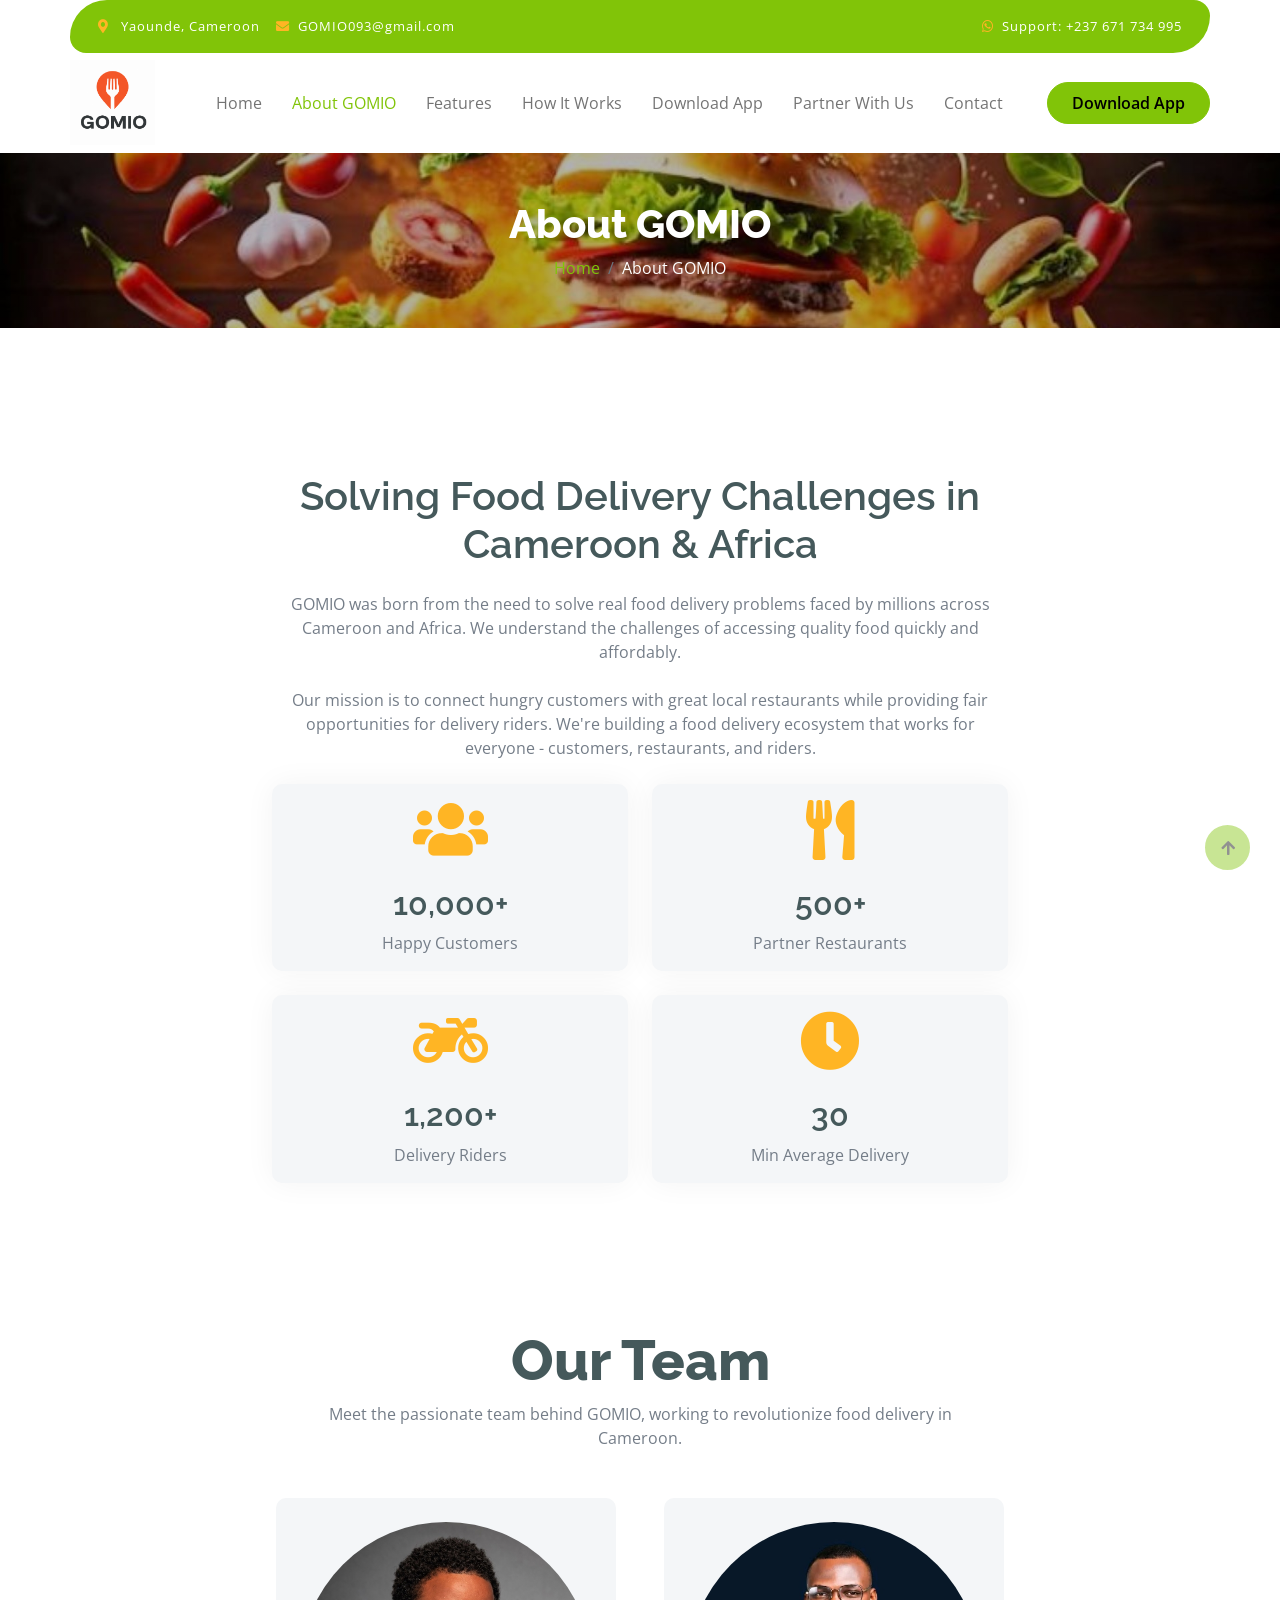
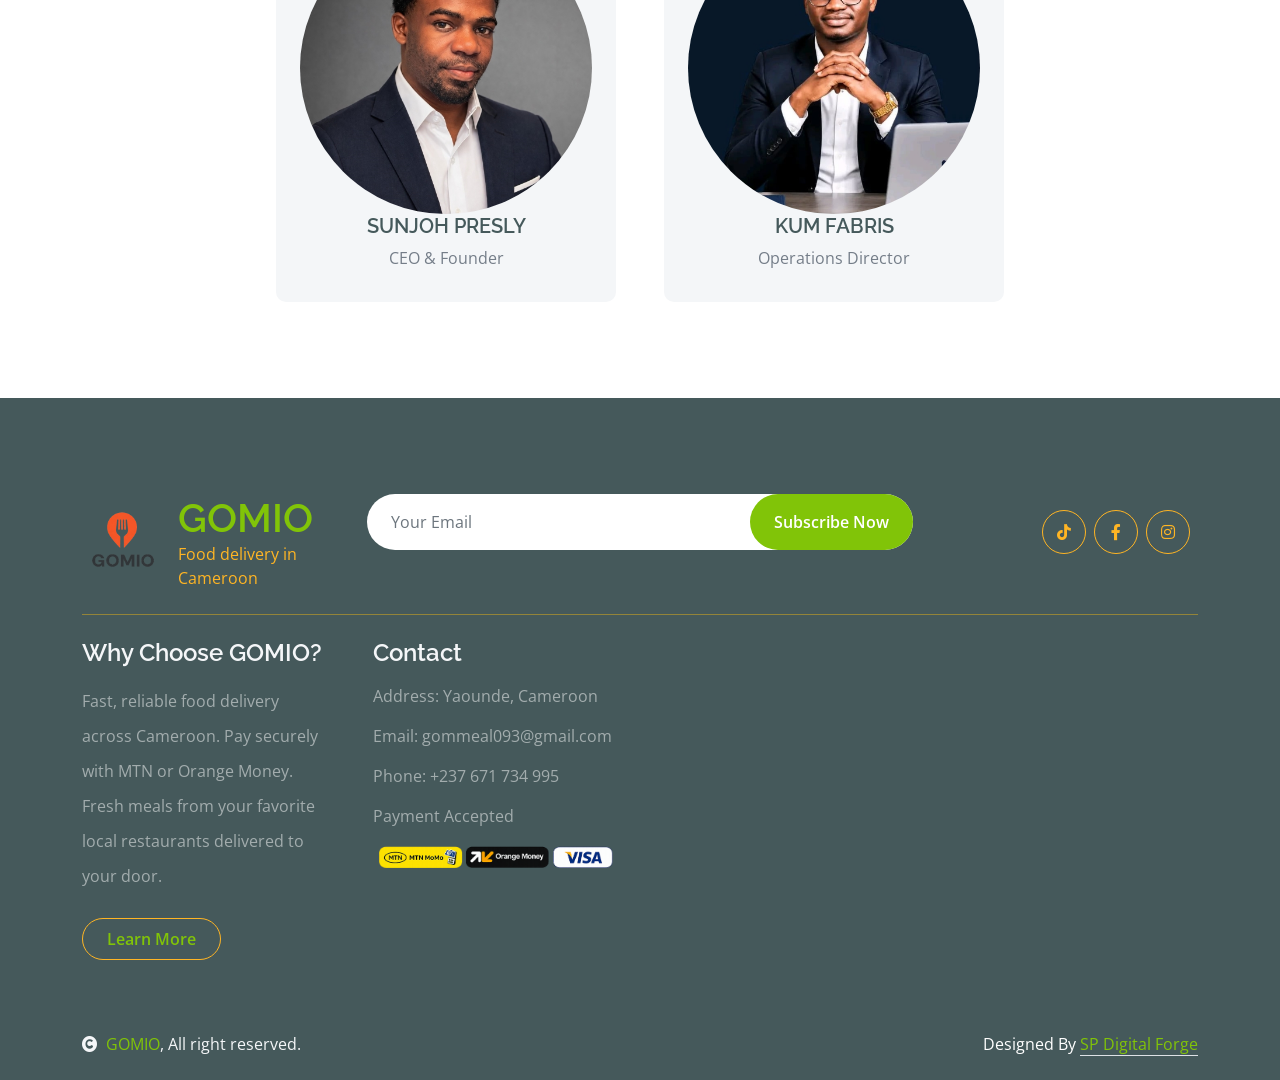
==== about.html @ 0bb9bafc "Add files via upload" ====
<!DOCTYPE html>
<html lang="en">

<head>
    <meta charset="utf-8">
    <title>GOMIO - About Us</title>
    <meta content="width=device-width, initial-scale=1.0" name="viewport">
    <meta content="width=device-width, initial-scale=1.0" name="viewport">
        <meta content="food delivery cameroon, order food online, fast delivery, MTN payment, Orange Money" name="keywords">
        <meta content="GOMIO - Quick and reliable food delivery service in Cameroon. Order your favorite meals and pay with MTN or Orange Money. Fast delivery guaranteed!" name="description">

    <!-- Google Web Fonts -->
    <link rel="preconnect" href="https://fonts.googleapis.com">
    <link rel="preconnect" href="https://fonts.gstatic.com" crossorigin>
    <link href="https://fonts.googleapis.com/css2?family=Open+Sans:wght@400;600&family=Raleway:wght@600;800&display=swap" rel="stylesheet">

    <!-- Icon Font Stylesheet -->
    <link rel="stylesheet" href="https://use.fontawesome.com/releases/v5.15.4/css/all.css"/>
    <link href="https://cdn.jsdelivr.net/npm/bootstrap-icons@1.4.1/font/bootstrap-icons.css" rel="stylesheet">

    <!-- Libraries Stylesheet -->
    <link href="lib/lightbox/css/lightbox.min.css" rel="stylesheet">
    <link href="lib/owlcarousel/assets/owl.carousel.min.css" rel="stylesheet">

    <!-- Customized Bootstrap Stylesheet -->
    <link href="css/bootstrap.min.css" rel="stylesheet">

    <!-- Template Stylesheet -->
    <link href="css/style.css" rel="stylesheet">

    <link rel="icon" type="image/png" sizes="32x32" href="img/GoMeal_logo-removebg-preview (1).png (1).png">
    <link rel="icon" type="image/png" sizes="16x16" href="img/GoMeal_logo-removebg-preview (1).png (1).png">
</head>

<body>

    <!-- Spinner Start -->
    <div id="spinner" class="show w-100 vh-100 bg-white position-fixed translate-middle top-50 start-50  d-flex align-items-center justify-content-center">
        <div class="spinner-grow text-primary" role="status"></div>
    </div>
    <!-- Spinner End -->


    <!-- Navbar start -->
    <div class="container-fluid fixed-top">
        <div class="container topbar bg-primary d-none d-lg-block">
            <div class="d-flex justify-content-between">
                <div class="top-info ps-2">
                    <small class="me-3"><i class="fas fa-map-marker-alt me-2 text-secondary"></i> <span class="text-white">Yaounde, Cameroon</span></small>
                    <small class="me-3"><i class="fas fa-envelope me-2 text-secondary"></i><span class="text-white">GOMIO093@gmail.com</span></small>
                </div>
                <div class="top-link pe-2">
                    <small class="text-white"><i class="fab fa-whatsapp me-2 text-secondary"></i>Support: +237 671 734 995</small>
                </div>
            </div>
        </div>
        <div class="container px-0">
            <nav class="navbar navbar-light bg-white navbar-expand-xl">
                <a href="index.html" class="navbar-brand">
                    <div class="d-flex align-items-center">
                        <img src="img/GoMeal logo.PNG" alt="GOMIO logo" class="me-3" style="width: 85px; height: 85px; object-fit: contain;">
                        <!-- <h1 class="text-primary display-6 mb-0">GOMIO</h1> -->
                    </div>
                </a>
                <button class="navbar-toggler py-2 px-3" type="button" data-bs-toggle="collapse" data-bs-target="#navbarCollapse">
                    <span class="fa fa-bars text-primary"></span>
                </button>
                <div class="collapse navbar-collapse bg-white" id="navbarCollapse">
                    <div class="navbar-nav mx-auto">
                        <a href="index.html" class="nav-item nav-link">Home</a>
                        <a href="about.html" class="nav-item nav-link active">About GOMIO</a>
                        <a href="features.html" class="nav-item nav-link">Features</a>
                        <a href="how-it-works.html" class="nav-item nav-link">How It Works</a>
                        <a href="download-app.html" class="nav-item nav-link">Download App</a>
                        <a href="partner.html" class="nav-item nav-link">Partner With Us</a>
                        <a href="contact.html" class="nav-item nav-link">Contact</a>
                    </div>
                    <div class="d-flex m-3 me-0">
                        <a href="#" class="btn btn-primary py-2 px-4 rounded-pill">Download App</a>
                    </div>
                </div>
            </nav>
        </div>
    </div>
    <!-- Navbar End -->


    <!-- Modal Search Start -->
    <div class="modal fade" id="searchModal" tabindex="-1" aria-labelledby="exampleModalLabel" aria-hidden="true">
        <div class="modal-dialog modal-fullscreen">
            <div class="modal-content rounded-0">
                <div class="modal-header">
                    <h5 class="modal-title" id="exampleModalLabel">Search by keyword</h5>
                    <button type="button" class="btn-close" data-bs-dismiss="modal" aria-label="Close"></button>
                </div>
                <div class="modal-body d-flex align-items-center">
                    <div class="input-group w-75 mx-auto d-flex">
                        <input type="search" class="form-control p-3" placeholder="keywords" aria-describedby="search-icon-1">
                        <span id="search-icon-1" class="input-group-text p-3"><i class="fa fa-search"></i></span>
                    </div>
                </div>
            </div>
        </div>
    </div>
    <!-- Modal Search End -->


    <!-- Single Page Header start -->
    <div class="container-fluid page-header py-5">
        <h1 class="text-center text-white display-6">About GOMIO</h1>
        <ol class="breadcrumb justify-content-center mb-0">
            <li class="breadcrumb-item"><a href="index.html">Home</a></li>
            <li class="breadcrumb-item active text-white">About GOMIO</li>
        </ol>
    </div>
    <!-- Single Page Header End -->


    <!-- About Start -->
    <div class="container-fluid py-5">
        <div class="container py-5">
            <div class="row justify-content-center">
                <div class="col-lg-8">
                    <div class="text-center">
                        <div class="about-img scroll-reveal-item mb-4">
                            <img class="img-fluid rounded" src="img/about-img.jpg" alt="" style="max-width: 500px;">
                        </div>
                        <h1 class="mb-4">Solving Food Delivery Challenges in Cameroon & Africa</h1>
                        <p class="mb-4">GOMIO was born from the need to solve real food delivery problems faced by millions across Cameroon and Africa. We understand the challenges of accessing quality food quickly and affordably.</p>
                        <p class="mb-4">Our mission is to connect hungry customers with great local restaurants while providing fair opportunities for delivery riders. We're building a food delivery ecosystem that works for everyone - customers, restaurants, and riders.</p>
                        <div class="row g-4">
                            <div class="col-sm-6">
                                <div class="counter bg-light rounded p-3 scroll-reveal-item">
                                    <i class="fa fa-users text-secondary"></i>
                                    <h2 data-toggle="counter-up">10,000+</h2>
                                    <p class="text-black mb-0">Happy Customers</p>
                                </div>
                            </div>
                            <div class="col-sm-6">
                                <div class="counter bg-light rounded p-3 scroll-reveal-item">
                                    <i class="fa fa-utensils text-secondary"></i>
                                    <h2 data-toggle="counter-up">500+</h2>
                                    <p class="text-black mb-0">Partner Restaurants</p>
                                </div>
                            </div>
                            <div class="col-sm-6">
                                <div class="counter bg-light rounded p-3 scroll-reveal-item">
                                    <i class="fa fa-motorcycle text-secondary"></i>
                                    <h2 data-toggle="counter-up">1,200+</h2>
                                    <p class="text-black mb-0">Delivery Riders</p>
                                </div>
                            </div>
                            <div class="col-sm-6">
                                <div class="counter bg-light rounded p-3 scroll-reveal-item">
                                    <i class="fa fa-clock text-secondary"></i>
                                    <h2 data-toggle="counter-up">30</h2>
                                    <p class="text-black mb-0">Min Average Delivery</p>
                                </div>
                            </div>
                        </div>
                    </div>
                </div>
            </div>
        </div>
    </div>
    <!-- About End -->


    <!-- Team Start -->
    <div class="container-fluid py-5">
        <div class="container">
            <div class="text-center mx-auto mb-5" style="max-width: 700px;">
                <h1 class="display-4">Our Team</h1>
                <p class="mb-4">Meet the passionate team behind GOMIO, working to revolutionize food delivery in Cameroon.</p>
            </div>
            <div class="row g-5 justify-content-center">
                <div class="col-lg-4 col-md-6">
                    <div class="row g-5">
                        <div class="col-12">
                            <div class="team-item bg-light rounded p-4 text-center">
                                <div class="team-img">
                                    <img class="img-fluid rounded-circle w-100" src="img/imggg.jpg" alt="">
                                </div>
                                <div class="team-text">
                                    <h5>SUNJOH PRESLY</h5>
                                    <p class="mb-2">CEO & Founder</p>
                                    <!-- <div class="d-flex justify-content-center">
                                        <a class="btn btn-square btn-secondary rounded-circle mx-1" href=""><i class="fab fa-facebook-f"></i></a>
                                        <a class="btn btn-square btn-secondary rounded-circle mx-1" href=""><i class="fab fa-twitter"></i></a>
                                        <a class="btn btn-square btn-secondary rounded-circle mx-1" href=""><i class="fab fa-instagram"></i></a>
                                        <a class="btn btn-square btn-secondary rounded-circle mx-1" href=""><i class="fab fa-linkedin-in"></i></a>
                                    </div> -->
                                </div>
                            </div>
                        </div>
                    </div>
                </div>
                <div class="col-lg-4 col-md-6">
                    <div class="row g-5">
                        <div class="col-12">
                            <div class="team-item bg-light rounded p-4 text-center">
                                <div class="team-img">
                                    <img class="img-fluid rounded-circle w-100" src="img/IMG-20260805-WA0000.jpg" alt="">
                                </div>
                                <div class="team-text">
                                    <h5>KUM FABRIS</h5>
                                    <p class="mb-2">Operations Director</p>
                                    <!-- <div class="d-flex justify-content-center">
                                        <a class="btn btn-square btn-secondary rounded-circle mx-1" href=""><i class="fab fa-facebook-f"></i></a>
                                        <a class="btn btn-square btn-secondary rounded-circle mx-1" href=""><i class="fab fa-twitter"></i></a>
                                        <a class="btn btn-square btn-secondary rounded-circle mx-1" href=""><i class="fab fa-instagram"></i></a>
                                        <a class="btn btn-square btn-secondary rounded-circle mx-1" href=""><i class="fab fa-linkedin-in"></i></a>
                                    </div> -->
                                </div>
                            </div>
                        </div>
                    </div>
                </div>
                <!-- <div class="col-lg-4 col-md-6">
                    <div class="row g-5">
                        <div class="col-12">
                            <div class="team-item bg-light rounded p-4 text-center">
                                <div class="team-img">
                                    <img class="img-fluid rounded-circle w-100" src="img/team-3.jpg" alt="">
                                </div>
                                <div class="team-text">
                                    <h5>Samuel Nkeng</h5>
                                    <p class="mb-2">Technology Lead</p>
                                    <div class="d-flex justify-content-center">
                                        <a class="btn btn-square btn-secondary rounded-circle mx-1" href=""><i class="fab fa-facebook-f"></i></a>
                                        <a class="btn btn-square btn-secondary rounded-circle mx-1" href=""><i class="fab fa-twitter"></i></a>
                                        <a class="btn btn-square btn-secondary rounded-circle mx-1" href=""><i class="fab fa-instagram"></i></a>
                                        <a class="btn btn-square btn-secondary rounded-circle mx-1" href=""><i class="fab fa-linkedin-in"></i></a>
                                    </div>
                                </div>
                            </div>
                        </div>
                    </div>
                </div> -->
            </div>
        </div>
    </div>
    <!-- Team End -->


        <!-- Footer Start -->
        <div class="container-fluid bg-dark text-white-50 footer pt-5 mt-5">
            <div class="container py-5">
                <div class="pb-4 mb-4" style="border-bottom: 1px solid rgba(226, 175, 24, 0.5) ;">
                    <div class="row g-4">
                        <div class="col-lg-3">
                            <a href="#">
                                <div class="d-flex align-items-center">
                                    <img src="img/GoMeal_logo-removebg-preview (1).png" alt="GOMIO logo" class="me-3" style="width: 80px; height: 80px; object-fit: contain;">
                                    <div>
                                        <h1 class="text-primary mb-0">GOMIO</h1>
                                        <p class="text-secondary mb-0">Food delivery in Cameroon</p>
                                    </div>
                                </div>
                            </a>
                        </div>
                        <div class="col-lg-6">
                            <div class="position-relative mx-auto">
                                <input class="form-control border-0 w-100 py-3 px-4 rounded-pill" type="number" placeholder="Your Email">
                                <button type="submit" class="btn btn-primary border-0 border-secondary py-3 px-4 position-absolute rounded-pill text-white" style="top: 0; right: 0;">Subscribe Now</button>
                            </div>
                        </div>
                        <div class="col-lg-3">
                            <div class="d-flex justify-content-end pt-3">
                                <a class="btn btn-outline-secondary me-2 btn-md-square rounded-circle" href="https://www.tiktok.com/@gomio04?_r=1&_t=ZS-98dOmK09tCB" target="_blank" rel="noopener noreferrer"><i class="fab fa-tiktok"></i></a>
                                <a class="btn btn-outline-secondary me-2 btn-md-square rounded-circle" href="https://www.facebook.com" target="_blank" rel="noopener noreferrer"><i class="fab fa-facebook-f"></i></a>
                                <a class="btn btn-outline-secondary me-2 btn-md-square rounded-circle" href="https://www.instagram.com/gomio_1?igsh=cGQ3N3I2eXR4b3Vm&utm_source=qr" target="_blank" rel="noopener noreferrer"><i class="fab fa-instagram"></i></a>
                            </div>
                        </div>
                    </div>
                </div>
                <div class="row g-5">
                    <div class="col-lg-3 col-md-6">
                        <div class="footer-item">
                            <h4 class="text-light mb-3">Why Choose GOMIO?</h4>
                            <p class="mb-4">Fast, reliable food delivery across Cameroon. Pay securely with MTN or Orange Money. Fresh meals from your favorite local restaurants delivered to your door.</p>
                            <a href="features.html" class="btn border-secondary py-2 px-4 rounded-pill text-primary">Learn More</a>
                        </div>
                    </div>
                    <!-- <div class="col-lg-3 col-md-6">
                        <div class="d-flex flex-column text-start footer-item">
                            <h4 class="text-light mb-3">Company</h4>
                            <a class="btn-link" href="about.html">About GOMIO</a>
                            <a class="btn-link" href="contact.html">Contact Us</a>
                            <a class="btn-link" href="#">Privacy Policy</a>
                            <a class="btn-link" href="#">Terms & Conditions</a>
                            <a class="btn-link" href="#">FAQ</a>
                            <a class="btn-link" href="">Return Policy</a>
                            <a class="btn-link" href="">FAQs & Help</a>
                        </div>
                    </div> -->
                    <div class="col-lg-3 col-md-6">
                        <div class="footer-item">
                            <h4 class="text-light mb-3">Contact</h4>
                            <p>Address: Yaounde, Cameroon</p>
                            <p>Email: gommeal093@gmail.com</p>
                            <p>Phone: +237 671 734 995</p>
                            <p>Payment Accepted</p>
                            <img src="img/payment.png" class="img-fluid" alt="">
                        </div>
                    </div>
                </div>
            </div>
        </div>
        <!-- Footer End -->

        <!-- Copyright Start -->
        <div class="container-fluid copyright bg-dark py-4">
            <div class="container">
                <div class="row">
                    <div class="col-md-6 text-center text-md-start mb-3 mb-md-0">
                        <span class="text-light"><a href="#"><i class="fas fa-copyright text-light me-2"></i>GOMIO</a>, All right reserved.</span>
                    </div>
                    <div class="col-md-6 my-auto text-center text-md-end text-white">
                        <!--/*** The author’s attribution link must remain intact in the template. ***/-->
                        <!--/*** If you wish to remove this credit link, please purchase the Pro Version . ***/-->
                        Designed By <a class="border-bottom" href="https://spdigitalforge.digital">SP Digital Forge</a>
                    </div>
                </div>
            </div>
        </div>
        <!-- Copyright End -->


    <!-- Back to Top -->
    <a href="#" class="btn btn-primary border-3 border-primary rounded-circle back-to-top"><i class="fa fa-arrow-up"></i></a>


    <!-- JavaScript Libraries -->
    <script src="https://ajax.googleapis.com/ajax/libs/jquery/3.6.4/jquery.min.js"></script>
    <script src="https://cdn.jsdelivr.net/npm/bootstrap@5.0.0/dist/js/bootstrap.bundle.min.js"></script>
    <script src="lib/easing/easing.min.js"></script>
    <script src="lib/waypoints/waypoints.min.js"></script>
    <script src="lib/lightbox/js/lightbox.min.js"></script>
    <script src="lib/owlcarousel/owl.carousel.min.js"></script>

    <!-- Template Javascript -->
    <script src="js/main.js"></script>
</body>

</html>
---- css/style.css ----
/*** Spinner Start ***/
#spinner {
    opacity: 0;
    visibility: hidden;
    transition: opacity .8s ease-out, visibility 0s linear .5s;
    z-index: 99999;
 }

 #spinner.show {
     transition: opacity .8s ease-out, visibility 0s linear .0s;
     visibility: visible;
     opacity: 1;
 }

 .back-to-top {
    position: fixed;
    right: 30px;
    bottom: 30px;
    display: flex;
    width: 45px;
    height: 45px;
    align-items: center;
    justify-content: center;
    transition: 0.5s;
    z-index: 99;
}
/*** Spinner End ***/


/*** Button Start ***/
.btn {
    font-weight: 600;
    transition: .5s;
}

.btn-square {
    width: 32px;
    height: 32px;
}

.btn-sm-square {
    width: 34px;
    height: 34px;
}

.btn-md-square {
    width: 44px;
    height: 44px;
}

.btn-lg-square {
    width: 56px;
    height: 56px;
}

.btn-square,
.btn-sm-square,
.btn-md-square,
.btn-lg-square {
    padding: 0;
    display: flex;
    align-items: center;
    justify-content: center;
    font-weight: normal;
}

.btn.border-secondary {
    transition: 0.5s;
}

.btn.border-secondary:hover {
    background: var(--bs-secondary) !important;
    color: var(--bs-white) !important;
}

/*** Topbar Start ***/
.fixed-top {
    transition: 0.5s;
    background: var(--bs-white);
    border: 0;
}

.topbar {
    padding: 20px;
    border-radius: 230px 100px;
}

.topbar .top-info {
    font-size: 15px;
    line-height: 0;
    letter-spacing: 1px;
    display: flex;
    align-items: center;
}

.topbar .top-link {
    font-size: 15px;
    line-height: 0;
    letter-spacing: 1px;
    display: flex;
    align-items: center;
}

.topbar .top-link a {
    letter-spacing: 1px;
}

.topbar .top-link a small:hover {
    color: var(--bs-secondary) !important;
    transition: 0.5s;
}

.topbar .top-link a small:hover i {
    color: var(--bs-primary) !important;
}
/*** Topbar End ***/

/*** Navbar Start ***/
.navbar .navbar-nav .nav-link {
    padding: 10px 15px;
    font-size: 16px;
    transition: .5s;
}

.navbar {
    height: 100px;
    border-bottom: 1px solid rgba(255, 255, 255, .1);
}

.navbar .navbar-nav .nav-link:hover,
.navbar .navbar-nav .nav-link.active,
.fixed-top.bg-white .navbar .navbar-nav .nav-link:hover,
.fixed-top.bg-white .navbar .navbar-nav .nav-link.active {
    color: var(--bs-primary);
}

.navbar .dropdown-toggle::after {
    border: none;
    content: "\f107";
    font-family: "Font Awesome 5 Free";
    font-weight: 700;
    vertical-align: middle;
    margin-left: 8px;
}

@media (min-width: 1200px) {
    .navbar .nav-item .dropdown-menu {
        display: block;
        visibility: hidden;
        top: 100%;
        transform: rotateX(-75deg);
        transform-origin: 0% 0%;
        border: 0;
        transition: .5s;
        opacity: 0;
    }
}

.dropdown .dropdown-menu a:hover {
    background: var(--bs-secondary);
    color: var(--bs-primary);
}

.navbar .nav-item:hover .dropdown-menu {
    transform: rotateX(0deg);
    visibility: visible;
    background: var(--bs-light) !important;
    border-radius: 10px !important;
    transition: .5s;
    opacity: 1;
}

#searchModal .modal-content {
    background: rgba(255, 255, 255, .8);
}
/*** Navbar End ***/

/*** Hero Header ***/
.hero-header {
    background: linear-gradient(rgba(248, 223, 173, 0.1), rgba(248, 223, 173, 0.1)), url(../img/hero-img.jpg);
    background-position: center center;
    background-repeat: no-repeat;
    background-size: cover;
}

.carousel-item {
    position: relative;
}

.carousel-item a {
    position: absolute;
    top: 50%;
    left: 50%;
    transform: translate(-50%, -50%);
    font-size: 25px;
    background: linear-gradient(rgba(255, 181, 36, 0.7), rgba(255, 181, 36, 0.7));
}

.carousel-control-next,
.carousel-control-prev {
    width: 48px;
    height: 48px;
    border-radius: 48px;
    border: 1px solid var(--bs-white);
    background: var(--bs-primary);
    position: absolute;
    top: 50%;
    transform: translateY(-50%);
}

.carousel-control-next {
    margin-right: 20px;
}

.carousel-control-prev {
    margin-left: 20px;
}

.page-header {
    position: relative;
    background: linear-gradient(rgba(0, 0, 0, 0.3), rgba(0, 0, 0, 0.3)), url(../img/cart-page-header-img.jpg);
    background-position: center center;
    background-repeat: no-repeat;
    background-size: cover;
}

@media (min-width: 992px) {
    .hero-header,
    .page-header {
        margin-top: 152px !important;
    }
}

@media (max-width: 992px) {
    .hero-header,
    .page-header {
        margin-top: 97px !important;
    }
}
/*** Hero Header end ***/

.partner-logo-section {
    background: #f8f9fa;
}

.partner-logo-marquee {
    overflow: hidden;
    position: relative;
    padding: 20px 0;
}

.partner-logo-track {
    display: flex;
    align-items: center;
    gap: 2.5rem;
    animation: scroll-left 18s linear infinite;
}

.partner-logo-item {
    flex: 0 0 auto;
    min-width: 180px;
    display: flex;
    align-items: center;
    justify-content: center;
}

.partner-logo-item img {
    max-height: 65px;
    width: auto;
    object-fit: contain;
}

@keyframes scroll-left {
    0% {
        transform: translateX(0);
    }
    100% {
        transform: translateX(-50%);
    }
}

/*** featurs Start ***/
.featurs .featurs-item .featurs-icon {
    position: relative;
    width: 120px;
    height: 120px;
}

.featurs .featurs-item .featurs-icon::after {
    content: "";
    width: 35px;
    height: 35px;
    background: var(--bs-secondary);
    position: absolute;
    bottom: -10px;
    transform: translate(-50%);
    transform: rotate(45deg);
    background: var(--bs-secondary);
    
}
/*** featurs End ***/


/*** service Start ***/
.service .service-item .service-content {
    position: relative;
    width: 250px; 
    height: 130px; 
    top: -50%; 
    left: 50%; 
    transform: translate(-50%, -50%);
}

/*** service End ***/


/*** Fruits Start ***/
.fruite .tab-class .nav-item a.active {
    background: var(--bs-secondary) !important;
}

.fruite .tab-class .nav-item a.active span {
    color: var(--bs-white) !important; 
}

.fruite .fruite-categorie .fruite-name {
    line-height: 40px;
}

.fruite .fruite-categorie .fruite-name a {
    transition: 0.5s;
}

.fruite .fruite-categorie .fruite-name a:hover {
    color: var(--bs-secondary);
}

.fruite .fruite-item {
    height: 100%;
    transition: 0.5s;
}
.fruite .fruite-item:hover {
    box-shadow: 0 0 55px rgba(0, 0, 0, 0.4);
}

.fruite .fruite-item .fruite-img {
    overflow: hidden;
    transition: 0.5s;
    border-radius: 10px 10px 0 0;
}

.fruite .fruite-item .fruite-img img {
    transition: 0.5s;
}

.fruite .fruite-item .fruite-img img:hover {
    transform: scale(1.3);
}
/*** Fruits End ***/


/*** vesitable Start ***/
.vesitable .vesitable-item {
    height: 100%;
    transition: 0.5s;
}

.vesitable .vesitable-item:hover {
    box-shadow: 0 0 55px rgba(0, 0, 0, 0.4);
}

.vesitable .vesitable-item .vesitable-img {
    overflow: hidden;
    transition: 0.5s;
    border-radius: 10px 10px 0 0;
}

.vesitable .vesitable-item .vesitable-img img {
    transition: 0.5s;
}

.vesitable .vesitable-item .vesitable-img img:hover {
    transform: scale(1.2);
}

.vesitable .owl-stage {
    margin: 50px 0;
    position: relative;
}

.vesitable .owl-nav .owl-prev {
    position: absolute;
    top: -8px;
    right: 0;
    color: var(--bs-primary);
    padding: 5px 25px;
    border: 1px solid var(--bs-secondary);
    border-radius: 20px;
    transition: 0.5s;

}

.vesitable .owl-nav .owl-prev:hover {
    background: var(--bs-secondary);
    color: var(--bs-white);
}

.vesitable .owl-nav .owl-next {
    position: absolute;
    top: -8px;
    right: 88px;
    color: var(--bs-primary);
    padding: 5px 25px;
    border: 1px solid var(--bs-secondary);
    border-radius: 20px;
    transition: 0.5s;
}

.vesitable .owl-nav .owl-next:hover {
    background: var(--bs-secondary);
    color: var(--bs-white);
}
/*** vesitable End ***/


/*** Banner Section Start ***/
.banner .banner-btn:hover {
    background: var(--bs-primary);
}
/*** Banner Section End ***/


/*** Facts Start ***/
.counter {
    height: 100%;
    text-align: center;
    box-shadow: 0 0 30px rgba(0, 0, 0, 0.05);
}

.counter i {
    font-size: 60px;
    margin-bottom: 25px;
}

.counter h4 {
    color: var(--bs-primary);
    letter-spacing: 1px;
    text-transform: uppercase;
}

.counter h1 {
    margin-bottom: 0;
}
/*** Facts End ***/


/*** Single Page Start ***/
.pagination {
    display: inline-block;
}
  
.pagination a {
    color: var(--bs-dark);
    padding: 10px 16px;
    text-decoration: none;
    transition: 0.5s;
    border: 1px solid var(--bs-secondary);
    margin: 0 4px;
}
  
.pagination a.active {
    background-color: var(--bs-primary);
    color: var(--bs-light);
    border: 1px solid var(--bs-secondary);
}
  
.pagination a:hover:not(.active) {background-color: var(--bs-primary)}

.nav.nav-tabs .nav-link.active {
    border-bottom: 2px solid var(--bs-secondary) !important;
}
/*** Single Page End ***/


/*** Footer Start ***/
.footer .footer-item .btn-link {
    line-height: 35px;
    color: rgba(255, 255, 255, .5);
    transition: 0.5s;
}

.footer .footer-item .btn-link:hover {
    color: var(--bs-secondary) !important;
}

.footer .footer-item p.mb-4 {
    line-height: 35px;
}
/*** Footer End ***/

/*** Scroll Animation Start ***/
/* Keyframe animations */
@keyframes slideInUp {
    from {
        opacity: 0;
        transform: translateY(40px);
    }
    to {
        opacity: 1;
        transform: translateY(0);
    }
}

@keyframes slideInLeft {
    from {
        opacity: 0;
        transform: translateX(-40px);
    }
    to {
        opacity: 1;
        transform: translateX(0);
    }
}

@keyframes slideInRight {
    from {
        opacity: 0;
        transform: translateX(40px);
    }
    to {
        opacity: 1;
        transform: translateX(0);
    }
}

@keyframes fadeIn {
    from {
        opacity: 0;
    }
    to {
        opacity: 1;
    }
}

@keyframes scaleUp {
    from {
        opacity: 0;
        transform: scale(0.95);
    }
    to {
        opacity: 1;
        transform: scale(1);
    }
}

/* Scroll reveal item - transition based */
.scroll-reveal-item {
    opacity: 0;
    transform: translateY(20px);
    transition: all 0.8s cubic-bezier(0.4, 0, 0.2, 1);
}

.scroll-reveal-item.visible {
    opacity: 1;
    transform: translateY(0);
}

/* Scroll reveal - animation based */
.scroll-reveal {
    opacity: 0;
    animation-fill-mode: both;
    animation-duration: 0.8s;
    animation-timing-function: ease-out;
}

.scroll-reveal.show-up {
    animation-name: slideInUp;
}

.scroll-reveal.show-left {
    animation-name: slideInLeft;
}

.scroll-reveal.show-right {
    animation-name: slideInRight;
}

.scroll-reveal.show-fade {
    animation-name: fadeIn;
}

.scroll-reveal.show-scale {
    animation-name: scaleUp;
}
/*** Scroll Animation End ***/
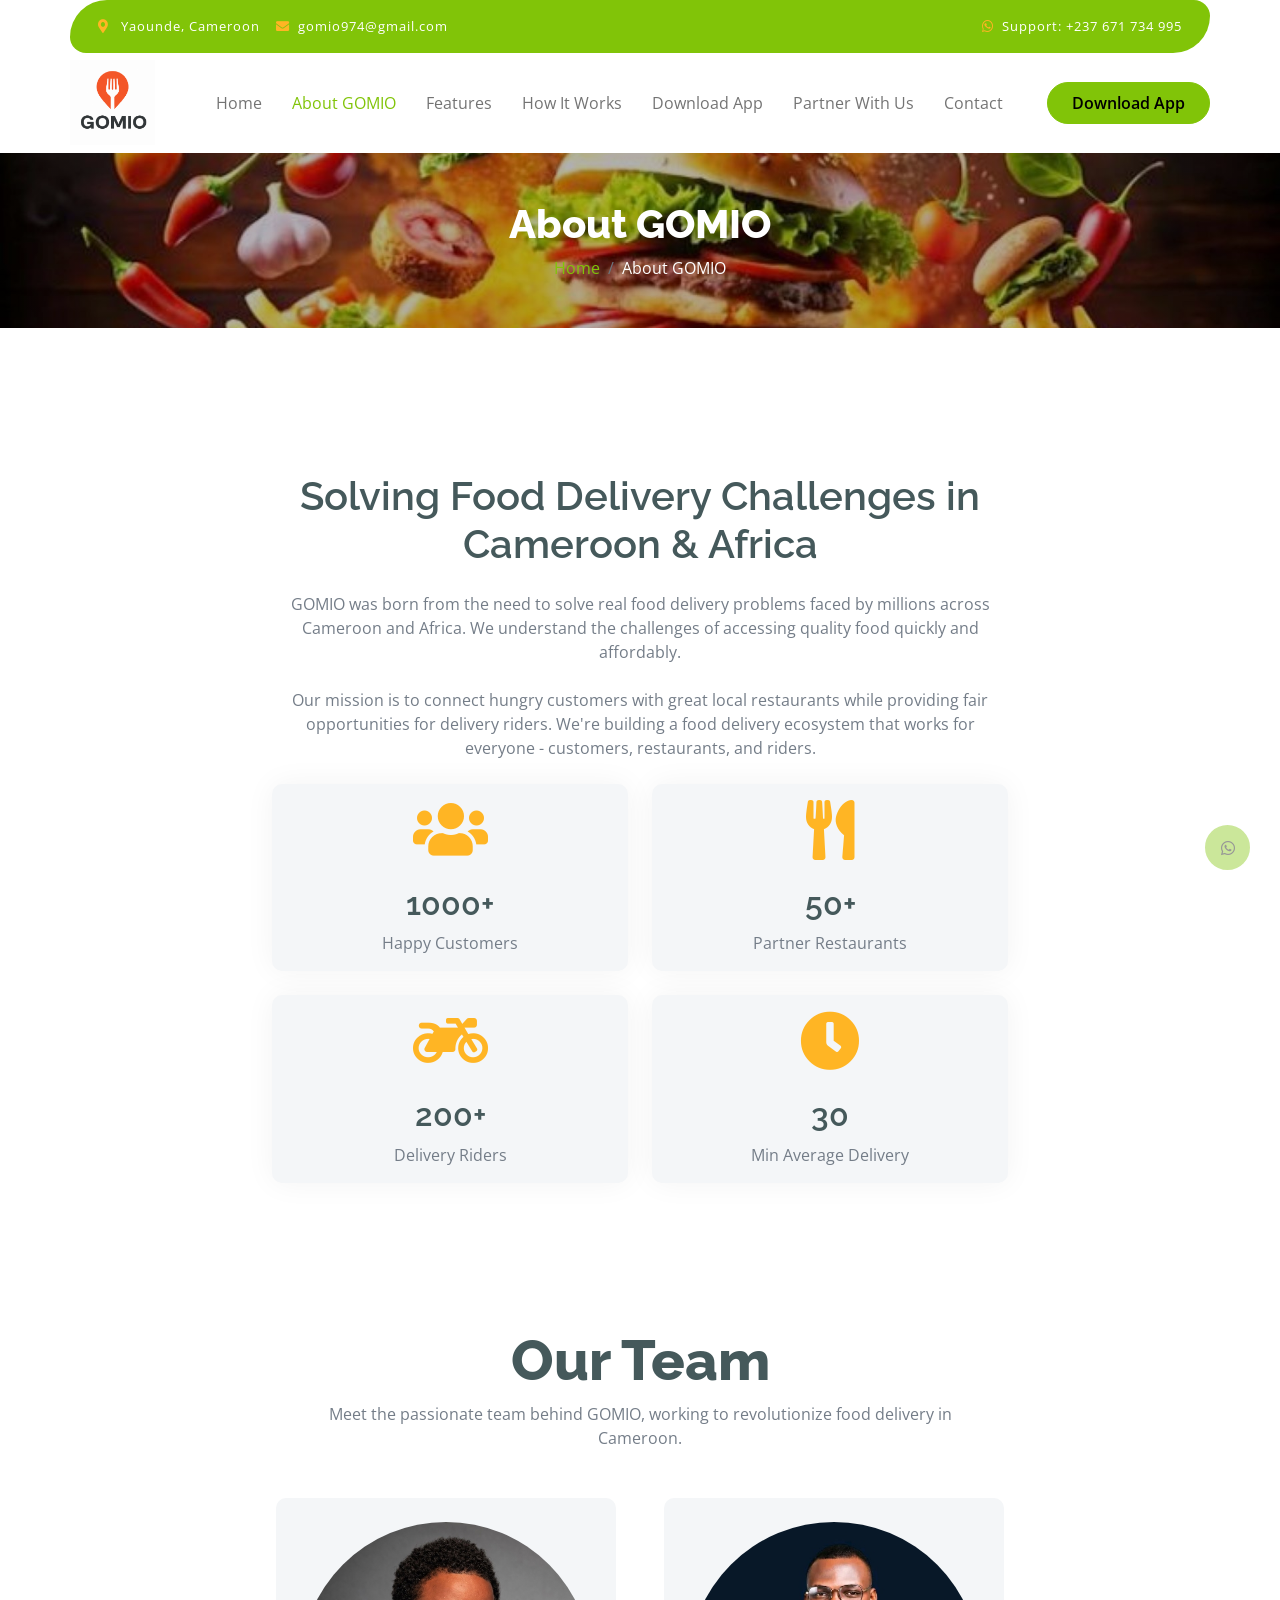
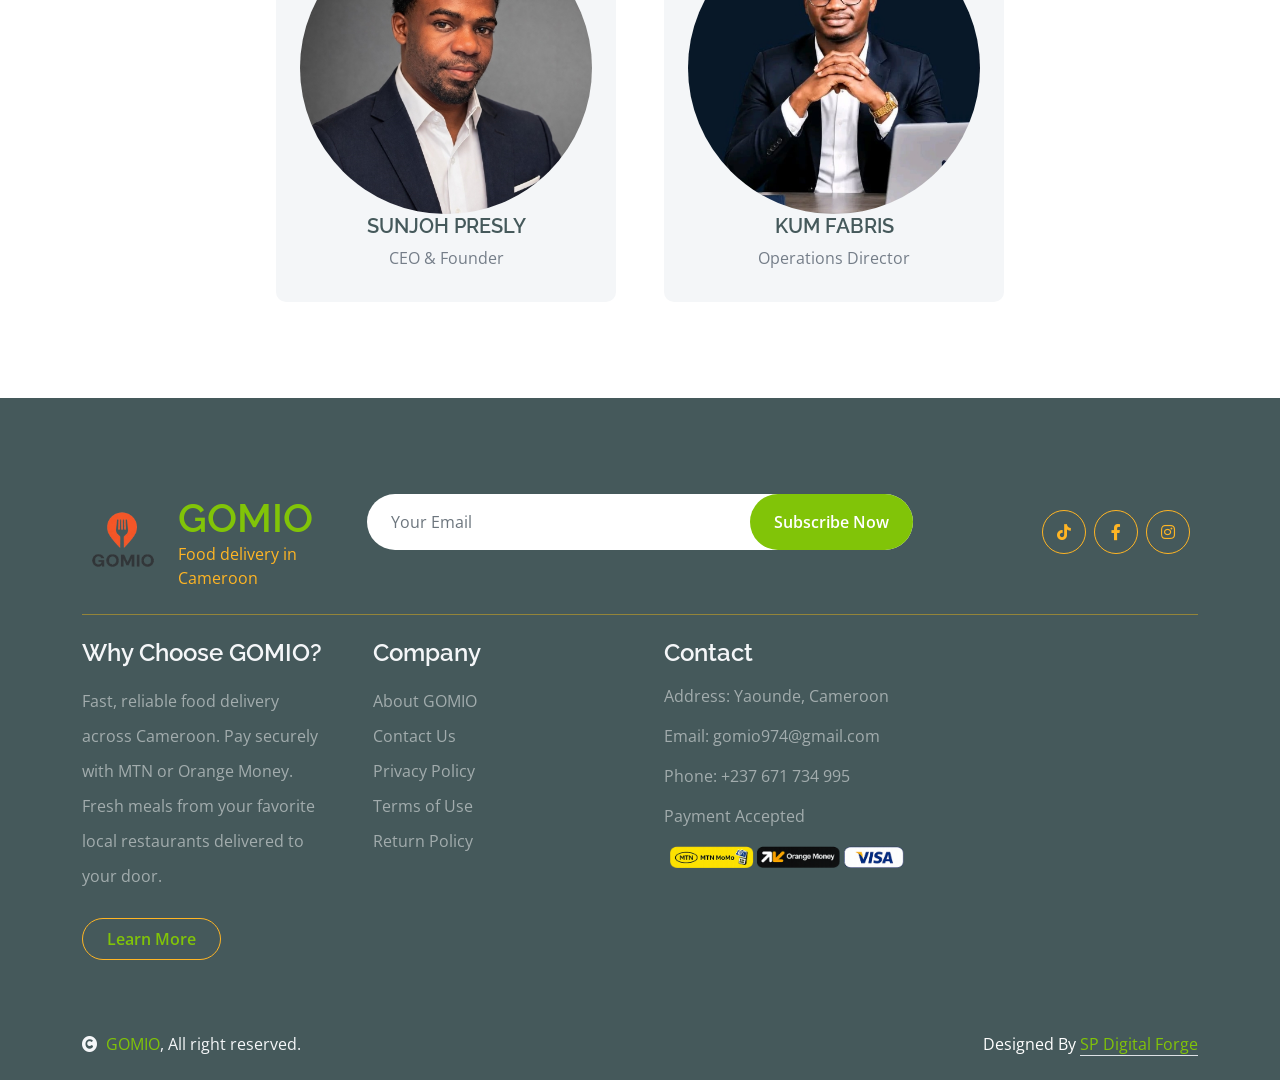
==== commit bb803258: "Update about.html" ====
--- a/about.html
+++ b/about.html
@@ -47,7 +47,7 @@
             <div class="d-flex justify-content-between">
                 <div class="top-info ps-2">
                     <small class="me-3"><i class="fas fa-map-marker-alt me-2 text-secondary"></i> <span class="text-white">Yaounde, Cameroon</span></small>
-                    <small class="me-3"><i class="fas fa-envelope me-2 text-secondary"></i><span class="text-white">GOMIO093@gmail.com</span></small>
+                    <small class="me-3"><i class="fas fa-envelope me-2 text-secondary"></i><span class="text-white">gomio974@gmail.com</span></small>
                 </div>
                 <div class="top-link pe-2">
                     <small class="text-white"><i class="fab fa-whatsapp me-2 text-secondary"></i>Support: +237 671 734 995</small>
@@ -132,21 +132,21 @@
                             <div class="col-sm-6">
                                 <div class="counter bg-light rounded p-3 scroll-reveal-item">
                                     <i class="fa fa-users text-secondary"></i>
-                                    <h2 data-toggle="counter-up">10,000+</h2>
+                                    <h2 data-toggle="counter-up">1000+</h2>
                                     <p class="text-black mb-0">Happy Customers</p>
                                 </div>
                             </div>
                             <div class="col-sm-6">
                                 <div class="counter bg-light rounded p-3 scroll-reveal-item">
                                     <i class="fa fa-utensils text-secondary"></i>
-                                    <h2 data-toggle="counter-up">500+</h2>
+                                    <h2 data-toggle="counter-up">50+</h2>
                                     <p class="text-black mb-0">Partner Restaurants</p>
                                 </div>
                             </div>
                             <div class="col-sm-6">
                                 <div class="counter bg-light rounded p-3 scroll-reveal-item">
                                     <i class="fa fa-motorcycle text-secondary"></i>
-                                    <h2 data-toggle="counter-up">1,200+</h2>
+                                    <h2 data-toggle="counter-up">200+</h2>
                                     <p class="text-black mb-0">Delivery Riders</p>
                                 </div>
                             </div>
@@ -282,23 +282,21 @@
                             <a href="features.html" class="btn border-secondary py-2 px-4 rounded-pill text-primary">Learn More</a>
                         </div>
                     </div>
-                    <!-- <div class="col-lg-3 col-md-6">
+                    <div class="col-lg-3 col-md-6">
                         <div class="d-flex flex-column text-start footer-item">
                             <h4 class="text-light mb-3">Company</h4>
                             <a class="btn-link" href="about.html">About GOMIO</a>
                             <a class="btn-link" href="contact.html">Contact Us</a>
-                            <a class="btn-link" href="#">Privacy Policy</a>
-                            <a class="btn-link" href="#">Terms & Conditions</a>
-                            <a class="btn-link" href="#">FAQ</a>
-                            <a class="btn-link" href="">Return Policy</a>
-                            <a class="btn-link" href="">FAQs & Help</a>
-                        </div>
-                    </div> -->
+                            <a class="btn-link" href="privacy-policy.html">Privacy Policy</a>
+                            <a class="btn-link" href="terms.html">Terms of Use</a>
+                            <a class="btn-link" href="return-policy.html">Return Policy</a>
+                        </div>
+                    </div>
                     <div class="col-lg-3 col-md-6">
                         <div class="footer-item">
                             <h4 class="text-light mb-3">Contact</h4>
                             <p>Address: Yaounde, Cameroon</p>
-                            <p>Email: gommeal093@gmail.com</p>
+                            <p>Email: gomio974@gmail.com</p>
                             <p>Phone: +237 671 734 995</p>
                             <p>Payment Accepted</p>
                             <img src="img/payment.png" class="img-fluid" alt="">
@@ -328,7 +326,7 @@
 
 
     <!-- Back to Top -->
-    <a href="#" class="btn btn-primary border-3 border-primary rounded-circle back-to-top"><i class="fa fa-arrow-up"></i></a>
+    <a href="https://wa.me/237671734995" class="btn btn-primary border-3 border-primary rounded-circle back-to-top" aria-label="Chat with us on WhatsApp" target="_blank" rel="noopener noreferrer"><i class="fab fa-whatsapp"></i></a>
 
 
     <!-- JavaScript Libraries -->
@@ -341,6 +339,21 @@
 
     <!-- Template Javascript -->
     <script src="js/main.js"></script>
+
+
+    <!--Start of Tawk.to Script-->
+<script type="text/javascript">
+var Tawk_API=Tawk_API||{}, Tawk_LoadStart=new Date();
+(function(){
+var s1=document.createElement("script"),s0=document.getElementsByTagName("script")[0];
+s1.async=true;
+s1.src='https://embed.tawk.to/6a8c9786b62d0c3444af6a54/1k0qivpsp';
+s1.charset='UTF-8';
+s1.setAttribute('crossorigin','*');
+s0.parentNode.insertBefore(s1,s0);
+})();
+</script>
+<!--End of Tawk.to Script-->
 </body>
 
 </html>
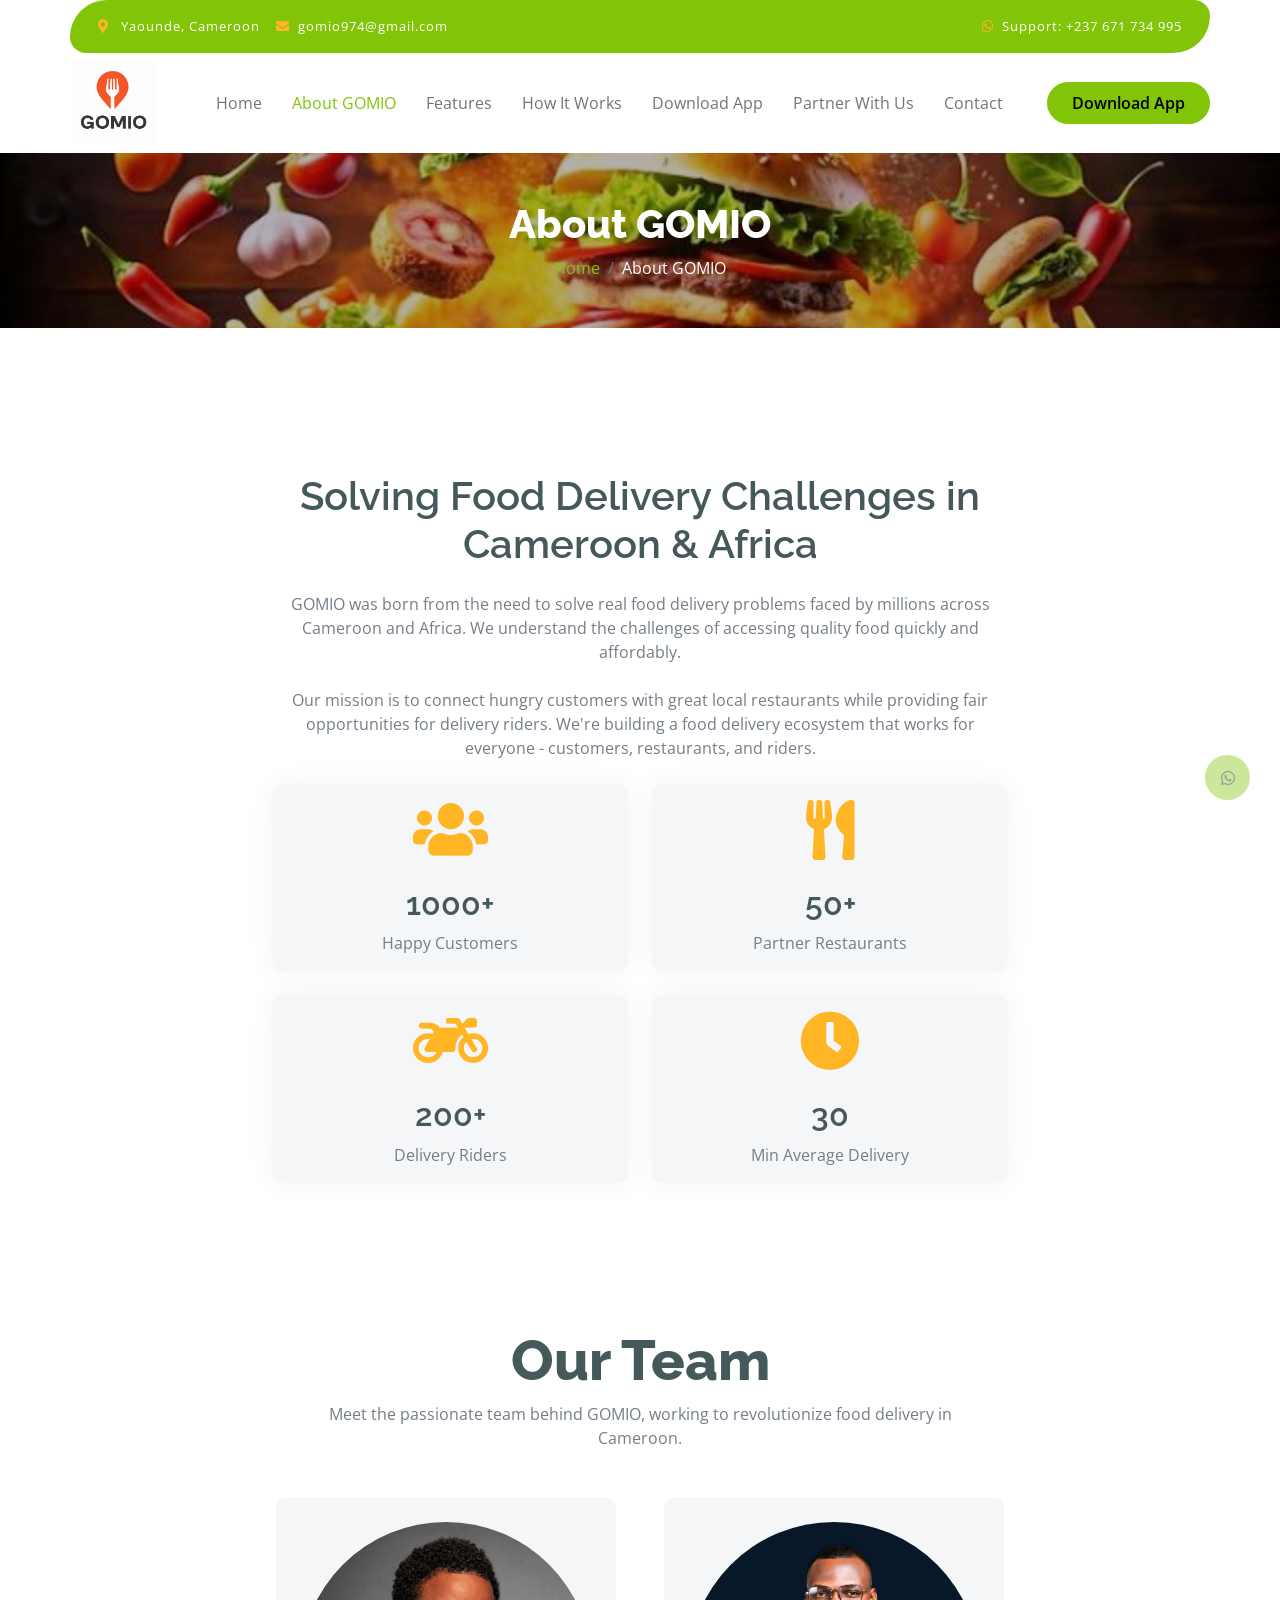
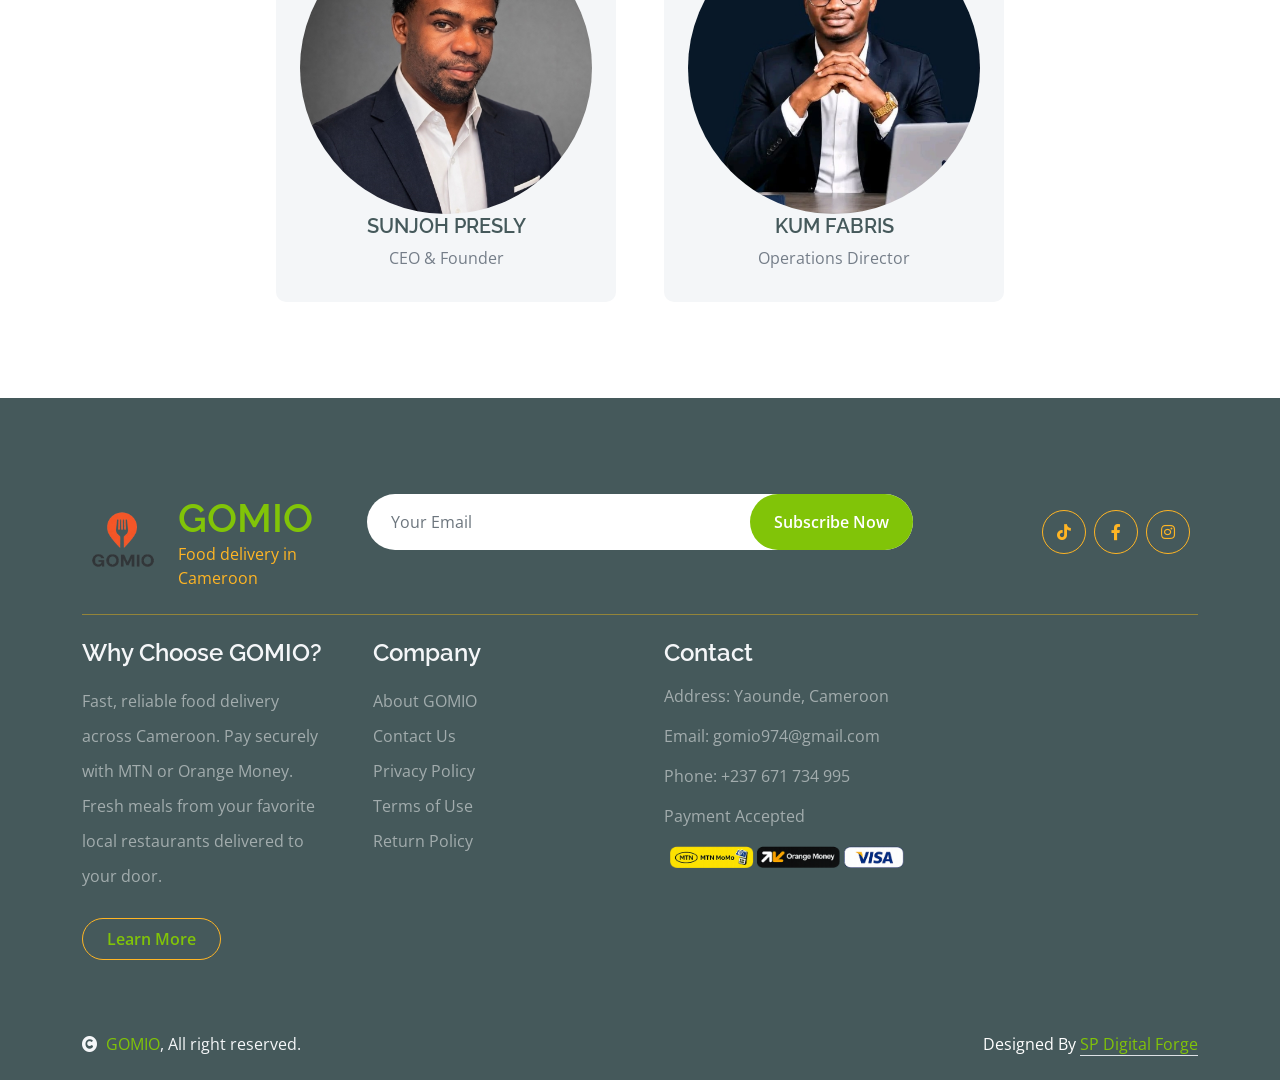
==== commit 767abc08: "Update print statement from 'Hello' to 'Goodbye'" ====
--- a/about.html
+++ b/about.html
@@ -30,6 +30,8 @@
 
     <link rel="icon" type="image/png" sizes="32x32" href="img/GoMeal_logo-removebg-preview (1).png (1).png">
     <link rel="icon" type="image/png" sizes="16x16" href="img/GoMeal_logo-removebg-preview (1).png (1).png">
+
+    <link rel="canonical" href="https://www.gomioapp.com/about.html">
 </head>
 
 <body>
--- a/css/style.css
+++ b/css/style.css
@@ -16,7 +16,7 @@
  .back-to-top {
     position: fixed;
     right: 30px;
-    bottom: 30px;
+    bottom: 100px;
     display: flex;
     width: 45px;
     height: 45px;
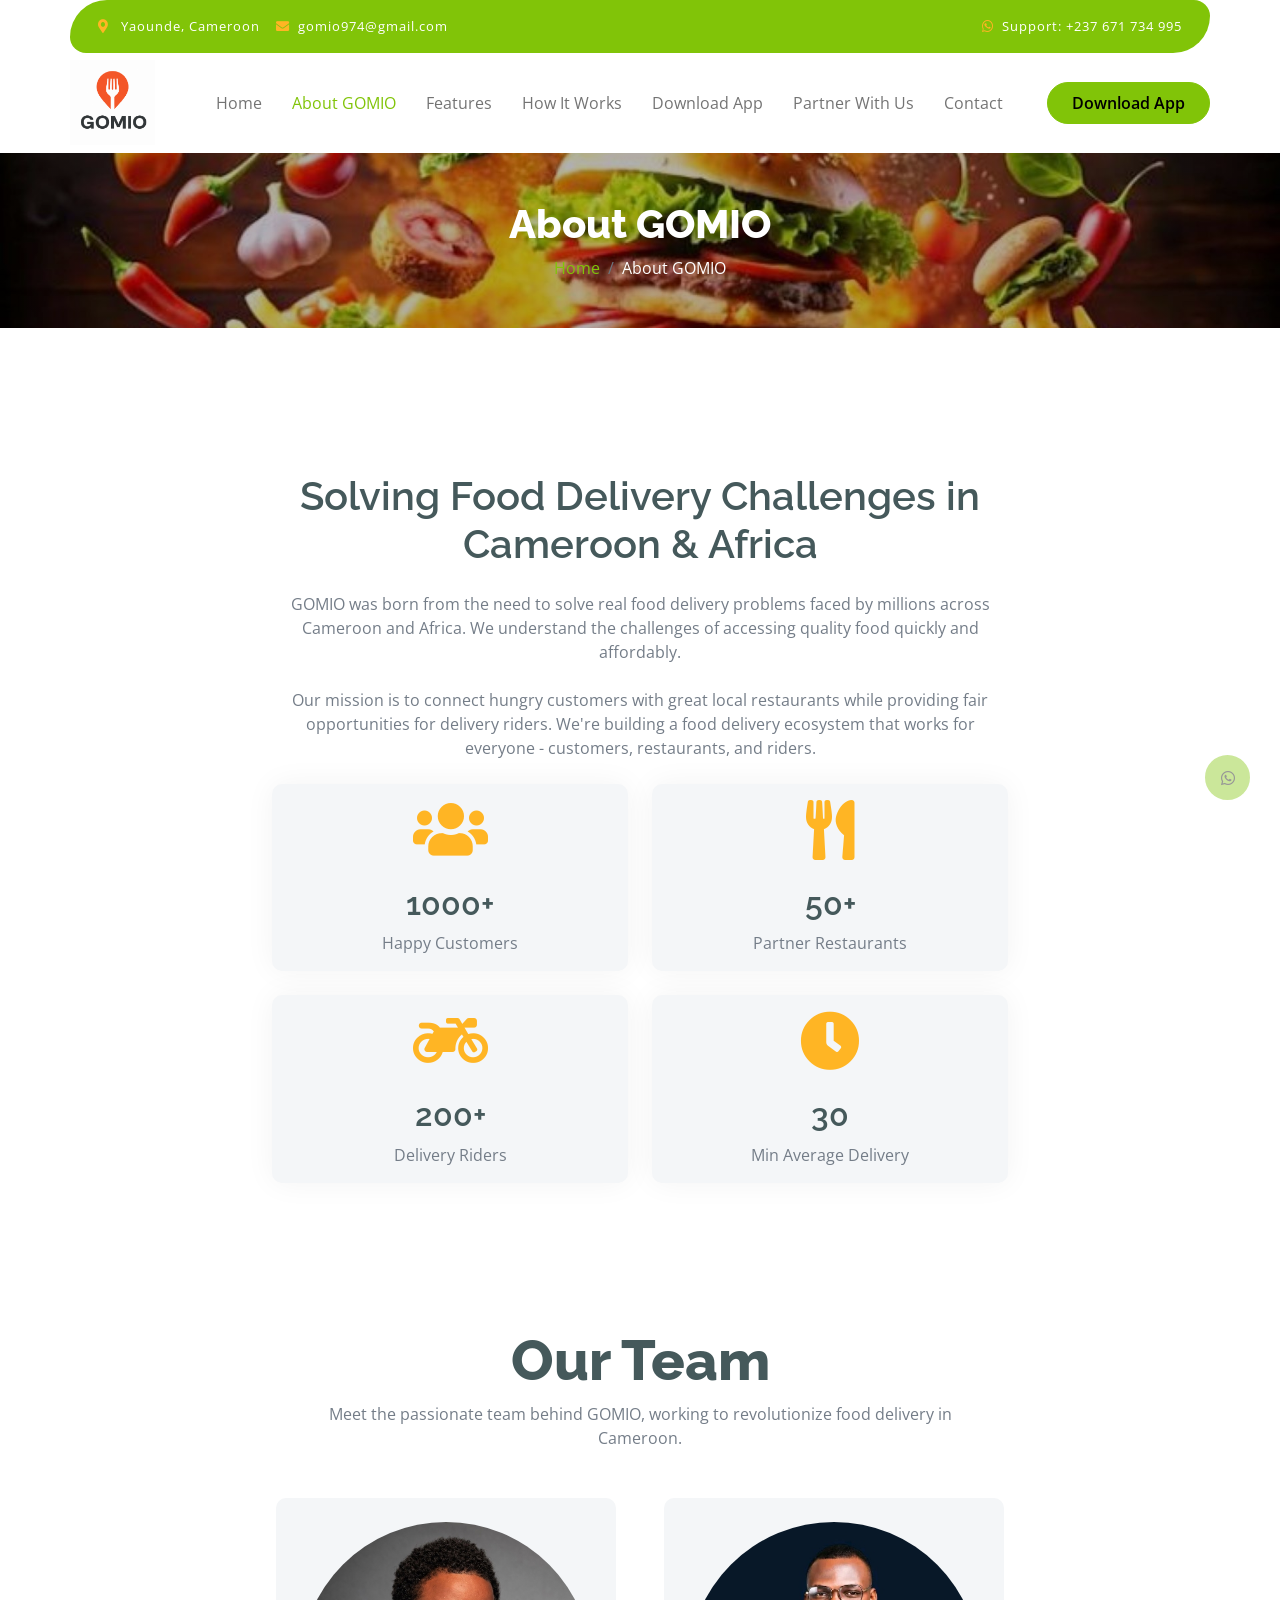
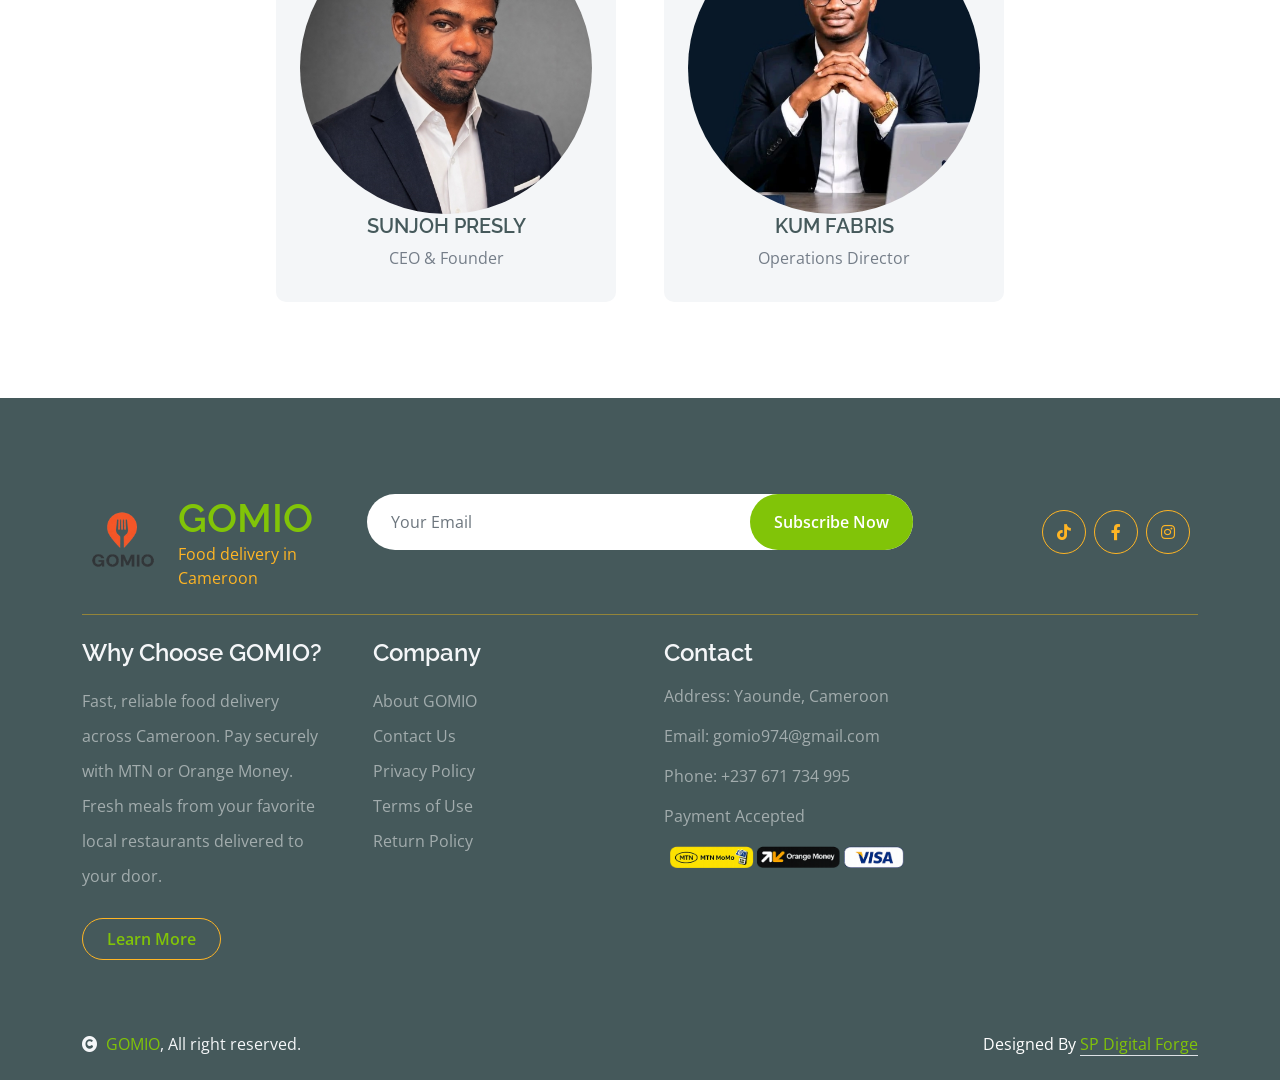
==== commit 90add735: "Change greeting from 'Hello World' to 'Goodbye World'" ====
--- a/about.html
+++ b/about.html
@@ -31,7 +31,7 @@
     <link rel="icon" type="image/png" sizes="32x32" href="img/GoMeal_logo-removebg-preview (1).png (1).png">
     <link rel="icon" type="image/png" sizes="16x16" href="img/GoMeal_logo-removebg-preview (1).png (1).png">
 
-    <link rel="canonical" href="https://www.gomioapp.com/about.html">
+    <link rel="canonical" href="https://gomioapp.com/about.html">
 </head>
 
 <body>
